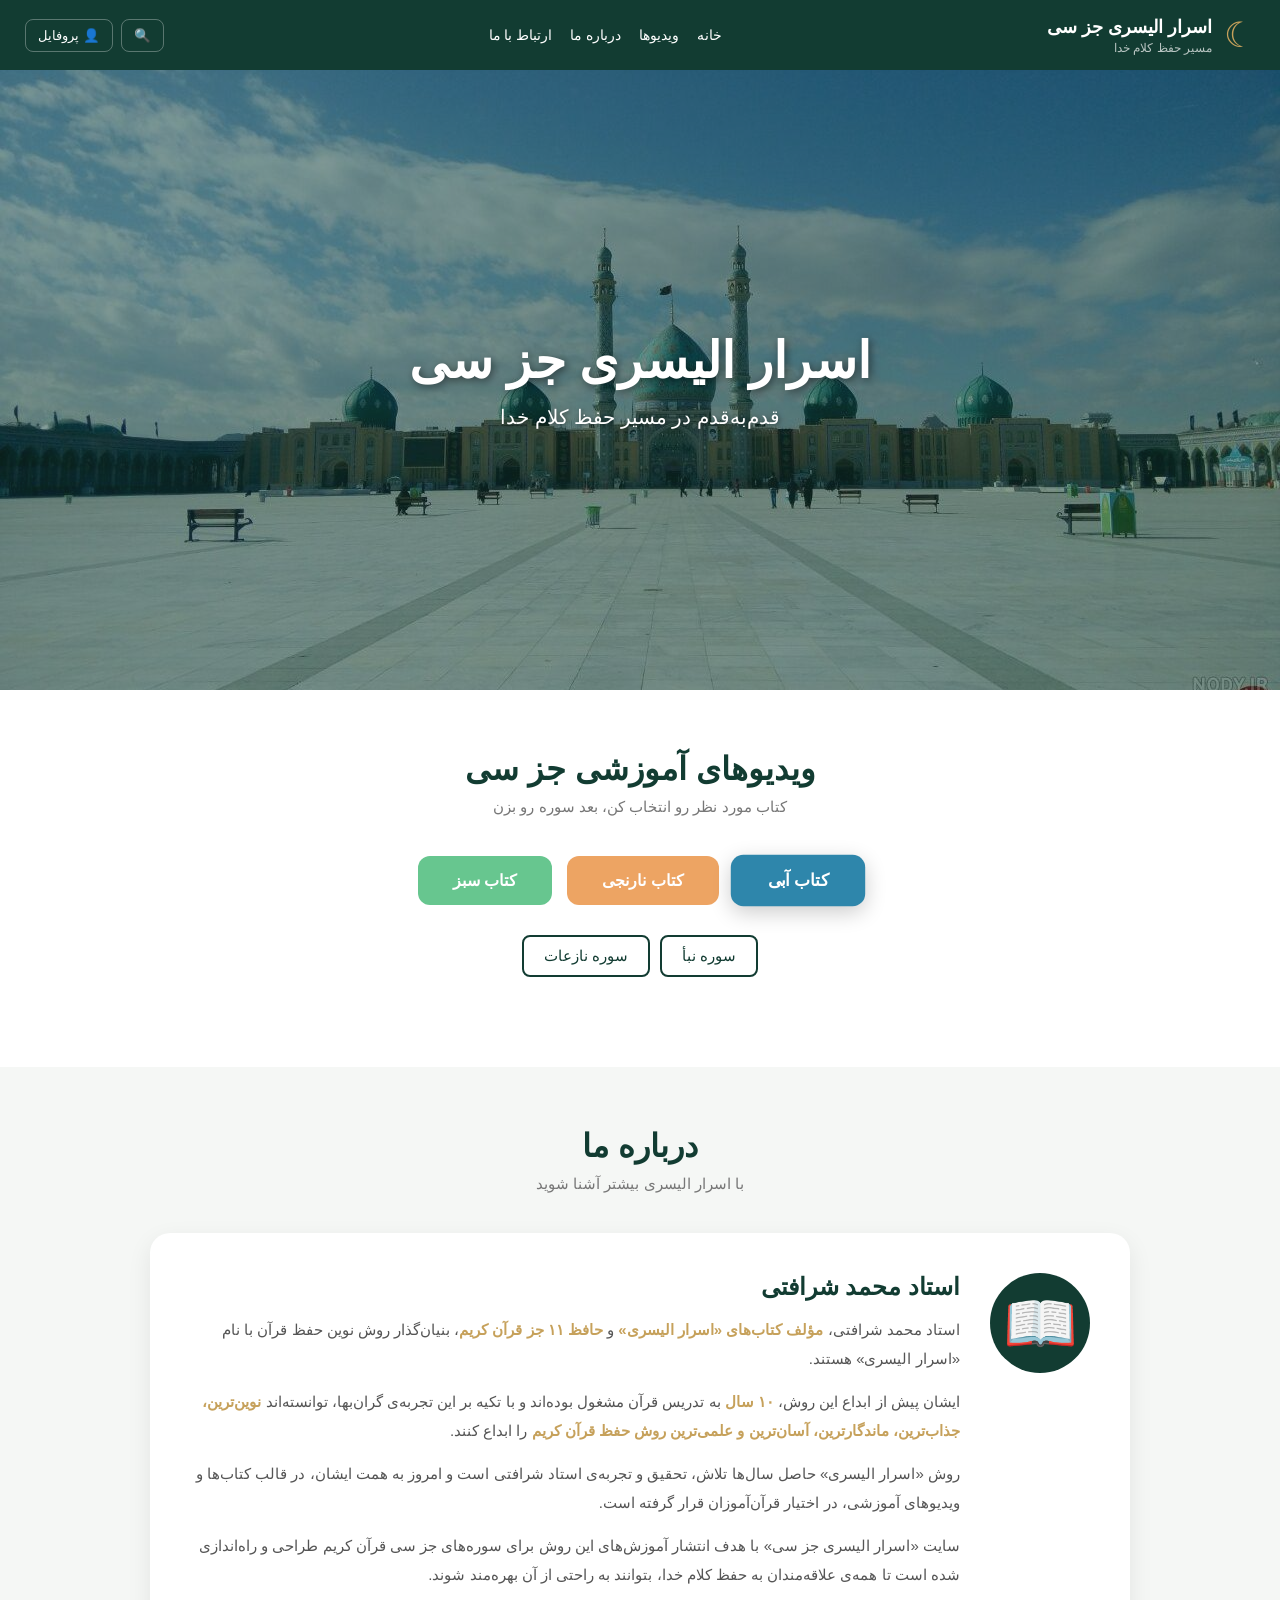
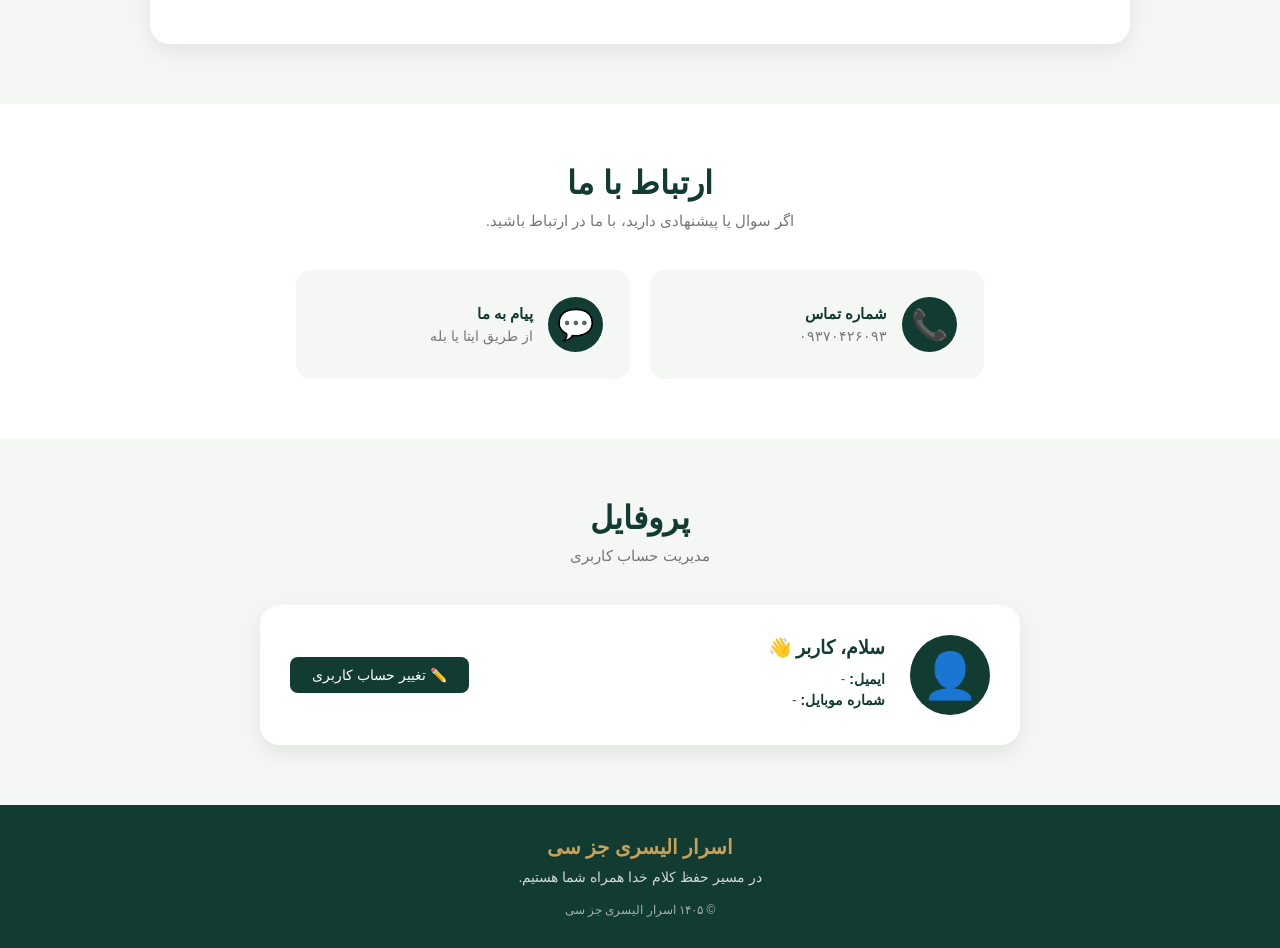
==== home.html @ a7c940b7 "Add files via upload" ====
<!DOCTYPE html>
<html lang="fa" dir="rtl">

<head>
    <meta charset="UTF-8">
    <meta name="viewport" content="width=device-width, initial-scale=1.0">

    <title>اسرار الیسری جز سی</title>

    <link rel="stylesheet" href="style.css">
</head>

<body>

    <!-- =========================
         هدر سایت
    ========================== -->

    <header class="main-header">

        <div class="logo">
            <span>☾</span>
            <div>
                <strong id="siteName">اسرار الیسری جز سی</strong>
                <small>مسیر حفظ کلام خدا</small>
            </div>
        </div>

        <nav class="main-nav">
            <a href="#home">خانه</a>
            <a href="#videos">ویدیوها</a>
            <a href="#about">درباره ما</a>
            <a href="#contact">ارتباط با ما</a>
        </nav>

        <div class="header-actions">
            <button class="search-btn">🔍</button>
            <button class="profile-btn" id="profileBtn">👤 پروفایل</button>
        </div>

    </header>


    <!-- =========================
         صفحه اصلی
    ========================== -->

    <main id="home">

        <!-- عکس اصلی جمکران -->
        <section class="hero">
            <div class="hero-overlay">
                <div class="hero-content">
                    <h1 id="siteNameHero">اسرار الیسری جز سی</h1>
                    <p>قدم‌به‌قدم در مسیر حفظ کلام خدا</p>
                </div>
            </div>
        </section>


        <!-- =========================
             ویدیوها (کتاب‌محور)
        ========================== -->

        <section class="videos-section" id="videos">
            <div class="section-title">
                <h2>ویدیوهای آموزشی جز سی</h2>
                <p>کتاب مورد نظر رو انتخاب کن، بعد سوره رو بزن</p>
            </div>

            <div id="booksNav" class="books-nav"></div>
            <div id="surahList" class="surah-list"></div>
            <div id="surahVideos" class="surah-videos"></div>

        </section>


        <!-- =========================
             درباره ما
        ========================== -->

        <section class="about-section" id="about">
            <div class="section-title">
                <h2>درباره ما</h2>
                <p>با اسرار الیسری بیشتر آشنا شوید</p>
            </div>

            <div class="about-card">

                <div class="about-icon">📖</div>

                <div class="about-content">
                    <h3>استاد محمد شرافتی</h3>

                    <p>
                        استاد محمد شرافتی، <strong>مؤلف کتاب‌های «اسرار الیسری»</strong> و
                        <strong>حافظ ۱۱ جز قرآن کریم</strong>، بنیان‌گذار روش نوین حفظ قرآن
                        با نام «اسرار الیسری» هستند.
                    </p>

                    <p>
                        ایشان پیش از ابداع این روش، <strong>۱۰ سال</strong> به تدریس قرآن
                        مشغول بوده‌اند و با تکیه بر این تجربه‌ی گران‌بها، توانسته‌اند
                        <strong>نوین‌ترین، جذاب‌ترین، ماندگارترین، آسان‌ترین و علمی‌ترین
                        روش حفظ قرآن کریم</strong> را ابداع کنند.
                    </p>

                    <p>
                        روش «اسرار الیسری» حاصل سال‌ها تلاش، تحقیق و تجربه‌ی استاد شرافتی
                        است و امروز به همت ایشان، در قالب کتاب‌ها و ویدیوهای آموزشی،
                        در اختیار قرآن‌آموزان قرار گرفته است.
                    </p>

                    <p>
                        سایت «اسرار الیسری جز سی» با هدف انتشار آموزش‌های این روش
                        برای سوره‌های جز سی قرآن کریم طراحی و راه‌اندازی شده است
                        تا همه‌ی علاقه‌مندان به حفظ کلام خدا، بتوانند به راحتی از آن بهره‌مند شوند.
                    </p>
                </div>

            </div>
        </section>


        <!-- =========================
             ارتباط با ما
        ========================== -->

        <section class="contact-section" id="contact">
            <div class="section-title">
                <h2>ارتباط با ما</h2>
                <p>اگر سوال یا پیشنهادی دارید، با ما در ارتباط باشید.</p>
            </div>

            <div class="contact-card">

                <a href="tel:09370426093" class="contact-item">
                    <div class="contact-icon">📞</div>
                    <div>
                        <strong>شماره تماس</strong>
                        <p>۰۹۳۷۰۴۲۶۰۹۳</p>
                    </div>
                </a>

                <div class="contact-item">
                    <div class="contact-icon">💬</div>
                    <div>
                        <strong>پیام به ما</strong>
                        <p>از طریق ایتا یا بله</p>
                    </div>
                </div>

            </div>
        </section>


        <!-- =========================
             پروفایل
        ========================== -->

        <section class="profile-section" id="profile">
            <div class="section-title">
                <h2>پروفایل</h2>
                <p>مدیریت حساب کاربری</p>
            </div>

            <!-- نمایش اطلاعات کاربر -->
            <div class="profile-card" id="profileView">

                <div class="profile-icon">👤</div>

                <div class="profile-info">
                    <h3 id="profileName">حساب کاربری من</h3>
                    <p><strong>ایمیل:</strong> <span id="profileEmail">-</span></p>
                    <p><strong>شماره موبایل:</strong> <span id="profilePhone">-</span></p>
                </div>

                <button id="editProfileBtn" class="profile-btn-action">
                    ✏️ تغییر حساب کاربری
                </button>

            </div>


            <!-- فرم ویرایش اطلاعات -->
            <div class="profile-card hidden" id="profileEditForm">

                <h3>✏️ ویرایش اطلاعات</h3>

                <label for="editName">نام و نام خانوادگی</label>
                <input type="text" id="editName" placeholder="نام و نام خانوادگی">

                <label for="editEmail">ایمیل</label>
                <input type="email" id="editEmail" placeholder="ایمیل">

                <label for="editPhone">شماره موبایل</label>
                <input type="tel" id="editPhone" placeholder="09xxxxxxxxx">

                <label for="editBirthday">تاریخ تولد (اختیاری)</label>
                <input type="text" id="editBirthday" placeholder="مثلاً ۱۳۹۲/۰۵/۱۵">

                <div class="profile-actions">
                    <button id="saveProfileBtn" class="save-btn">💾 ذخیره تغییرات</button>
                    <button id="cancelEditBtn" class="cancel-btn">↩️ برگشت</button>
                </div>

            </div>

        </section>

    </main>


    <!-- =========================
         فوتر
    ========================== -->

    <footer class="site-footer">
        <strong id="siteNameFooter">اسرار الیسری جز سی</strong>
        <p>در مسیر حفظ کلام خدا همراه شما هستیم.</p>
        <small id="siteFooter">© ۱۴۰۵ اسرار الیسری جز سی</small>
    </footer>


    <!-- =========================
         مودال ویدیو (آپارات)
    ========================== -->

    <div id="videoModal" class="video-modal">
        <div class="video-modal-content">
            <span class="video-close" id="videoClose">✕</span>
        </div>
    </div>


    <!-- =========================
         JavaScript
    ========================== -->

    <script src="config.js"></script>
    <script src="script.js"></script>

    <script>
    window.addEventListener("load", function() {
        setTimeout(function() {
            console.log("=== تست localStorage ===");
            console.log("userName:", localStorage.getItem("userName"));
            console.log("userEmail:", localStorage.getItem("userEmail"));
            console.log("userPhone:", localStorage.getItem("userPhone"));
            console.log("=== تست عناصر HTML ===");
            console.log("profileName:", document.getElementById("profileName"));
            console.log("profileEmail:", document.getElementById("profileEmail"));
            console.log("profilePhone:", document.getElementById("profilePhone"));
        }, 1000);
    });
</script>

</body>

</html>
---- style.css ----
body {
    margin: 0;
    font-family: Arial, sans-serif;
    direction: rtl;
    background: #f5f7f5;
}

/* =========================
   فرم ورود و ثبت‌نام
========================= */

.auth-container {
    max-width: 500px;
    margin: 40px auto;
    padding: 20px;
}

.auth-logo {
    text-align: center;
    margin-bottom: 30px;
}

.logo-symbol {
    font-size: 50px;
    color: #c6a15b;
    margin-bottom: 10px;
}

.auth-logo h1 {
    color: #123c32;
    margin: 10px 0;
    font-size: 28px;
}

.auth-logo p {
    color: #777;
    margin: 0;
}

.auth-card {
    background: white;
    border-radius: 18px;
    padding: 30px;
    box-shadow: 0 10px 30px rgba(0,0,0,0.06);
}

.auth-tabs {
    display: flex;
    background: #e7ece9;
    padding: 5px;
    border-radius: 12px;
    margin-bottom: 25px;
}

.auth-tab {
    flex: 1;
    padding: 12px;
    border: none;
    border-radius: 9px;
    background: transparent;
    cursor: pointer;
    font-size: 15px;
    font-family: inherit;
    transition: 0.3s;
}

.auth-tab.active {
    background: white;
    color: #123c32;
    font-weight: bold;
    box-shadow: 0 2px 8px rgba(0,0,0,0.08);
}

.auth-card form h2 {
    color: #123c32;
    margin-top: 0;
    margin-bottom: 8px;
}

.form-description {
    color: #777;
    font-size: 13px;
    margin-bottom: 20px;
}

.auth-card label {
    display: block;
    margin-bottom: 7px;
    font-size: 13px;
    color: #333;
    margin-top: 15px;
}

.auth-card input[type="text"],
.auth-card input[type="email"],
.auth-card input[type="tel"],
.auth-card input[type="password"] {
    width: 100%;
    height: 48px;
    box-sizing: border-box;
    padding: 10px 14px;
    border: 1px solid #ddd;
    border-radius: 9px;
    outline: none;
    font-family: inherit;
    font-size: 14px;
}

.auth-card input:focus {
    border-color: #1d604e;
}

.auth-button {
    width: 100%;
    height: 50px;
    border: none;
    border-radius: 10px;
    background: #123c32;
    color: white;
    cursor: pointer;
    font-size: 15px;
    font-family: inherit;
    margin-top: 25px;
    transition: 0.3s;
}

.auth-button:hover {
    background: #1d604e;
}

.switch-text {
    text-align: center;
    margin-top: 20px;
    font-size: 14px;
    color: #777;
}

.switch-text button {
    border: none;
    background: none;
    color: #1d604e;
    font-weight: bold;
    cursor: pointer;
    font-family: inherit;
    font-size: 14px;
}

.terms {
    display: flex;
    align-items: center;
    gap: 8px;
    margin-top: 15px;
    font-size: 13px;
    cursor: pointer;
}

.terms input {
    width: auto;
}

.auth-footer {
    text-align: center;
    color: #999;
    font-size: 12px;
    margin-top: 25px;
}

.hidden {
    display: none;
}

/* =========================
   هدر و منو
========================= */

.main-header {
    display: flex;
    align-items: center;
    justify-content: space-between;
    padding: 15px 25px;
    background: #123c32;
    color: white;
    position: sticky;
    top: 0;
    z-index: 1000;
}

.logo {
    display: flex;
    align-items: center;
    gap: 12px;
}

.logo > span {
    font-size: 35px;
    color: #c6a15b;
}

.logo strong {
    display: block;
    font-size: 18px;
}

.logo small {
    display: block;
    margin-top: 3px;
    opacity: 0.7;
    font-size: 12px;
}

.main-nav {
    display: flex;
    gap: 18px;
    flex-wrap: wrap;
    justify-content: center;
}

.main-nav a {
    color: white;
    text-decoration: none;
    font-size: 14px;
    transition: 0.3s;
}

.main-nav a:hover {
    color: #c6a15b;
}

.header-actions {
    display: flex;
    gap: 8px;
}

.search-btn,
.profile-btn {
    background: transparent;
    color: white;
    border: 1px solid rgba(255,255,255,0.3);
    border-radius: 8px;
    padding: 8px 12px;
    cursor: pointer;
    font-family: inherit;
    transition: 0.3s;
}

.search-btn:hover,
.profile-btn:hover {
    background: rgba(255,255,255,0.1);
}

/* =========================
   عکس اصلی (جمکران)
========================= */

.hero {
    min-height: 620px;
    background-image: url("jamkaran.png");
    background-size: cover;
    background-position: center;
    background-repeat: no-repeat;
    position: relative;
}

.hero-overlay {
    background: rgba(18, 60, 50, 0.5);
    min-height: 620px;
    display: flex;
    align-items: center;
    justify-content: center;
}

.hero-content {
    text-align: center;
    color: white;
    padding: 20px;
}

.hero-content h1 {
    font-size: 50px;
    margin: 0 0 15px;
    text-shadow: 2px 2px 8px rgba(0,0,0,0.5);
}

.hero-content p {
    font-size: 20px;
    margin: 0;
    text-shadow: 1px 1px 5px rgba(0,0,0,0.5);
}

/* =========================
   عنوان بخش‌ها
========================= */

.section-title {
    text-align: center;
    margin-bottom: 40px;
    padding: 0 20px;
}

.section-title h2 {
    color: #123c32;
    font-size: 32px;
    margin: 0 0 10px;
}

.section-title p {
    color: #777;
    margin: 0;
    font-size: 15px;
}

/* =========================
   کارت‌ها
========================= */

.cards-container {
    display: flex;
    gap: 25px;
    justify-content: center;
    flex-wrap: wrap;
    max-width: 1200px;
    margin: auto;
    padding: 0 20px;
}

.course-card,
.video-card,
.store-card {
    background: white;
    border-radius: 18px;
    padding: 25px;
    width: 280px;
    text-align: center;
    box-shadow: 0 8px 20px rgba(0,0,0,0.06);
    transition: 0.3s;
}

.course-card:hover,
.video-card:hover,
.store-card:hover {
    transform: translateY(-5px);
    box-shadow: 0 12px 30px rgba(0,0,0,0.1);
}

.card-icon {
    font-size: 45px;
    margin-bottom: 15px;
}

.course-card h3,
.video-card h3,
.store-card h3 {
    color: #123c32;
    margin: 10px 0;
    font-size: 18px;
}

.course-card p,
.video-card p,
.store-card p {
    color: #777;
    font-size: 14px;
    line-height: 1.7;
    margin-bottom: 20px;
}

.course-card button,
.video-card button,
.store-card button {
    background: #123c32;
    color: white;
    border: none;
    border-radius: 8px;
    padding: 10px 22px;
    cursor: pointer;
    font-family: inherit;
    font-size: 14px;
    transition: 0.3s;
}

.course-card button:hover,
.video-card button:hover,
.store-card button:hover {
    background: #1d604e;
}

/* =========================
   ویدیوها (کتاب‌محور)
========================= */

.videos-section {
    padding: 60px 20px;
    background: white;
}

.video-placeholder {
    background: linear-gradient(135deg, #123c32, #1d604e);
    color: white;
    font-size: 40px;
    height: 120px;
    display: flex;
    align-items: center;
    justify-content: center;
    border-radius: 12px;
    margin-bottom: 15px;
}

/* دکمه‌های کتاب */
.books-nav {
    display: flex;
    gap: 15px;
    justify-content: center;
    flex-wrap: wrap;
    margin-bottom: 30px;
    padding: 0 20px;
}

.book-btn {
    border: none;
    border-radius: 12px;
    padding: 15px 35px;
    cursor: pointer;
    font-size: 16px;
    font-weight: bold;
    font-family: inherit;
    transition: 0.3s;
    opacity: 0.7;
}

.book-btn:hover {
    opacity: 1;
    transform: translateY(-2px);
}

.book-btn.active {
    opacity: 1;
    box-shadow: 0 6px 20px rgba(0,0,0,0.2);
    transform: scale(1.05);
}

/* لیست سوره‌ها */
.surah-list {
    display: flex;
    flex-wrap: wrap;
    gap: 10px;
    justify-content: center;
    margin-bottom: 30px;
    padding: 0 20px;
}

.surah-btn {
    background: white;
    color: #123c32;
    border: 2px solid #123c32;
    border-radius: 8px;
    padding: 10px 20px;
    cursor: pointer;
    font-size: 15px;
    font-family: inherit;
    transition: 0.3s;
}

.surah-btn:hover {
    background: #123c32;
    color: white;
}

/* بخش‌های سوره */
.parts-nav {
    display: flex;
    gap: 10px;
    justify-content: center;
    margin-bottom: 20px;
    flex-wrap: wrap;
}

.part-btn {
    background: #e8ece9;
    color: #123c32;
    border: none;
    border-radius: 8px;
    padding: 8px 20px;
    cursor: pointer;
    font-size: 14px;
    font-family: inherit;
    transition: 0.3s;
}

.part-btn:hover {
    background: #d0d8d3;
}

.part-btn.active {
    background: #123c32;
    color: white;
}

.surah-videos {
    padding: 0 20px;
}

/* =========================
   درباره ما
========================= */

.about-section {
    padding: 60px 20px;
    background: #f5f7f5;
}

.about-card {
    max-width: 900px;
    margin: auto;
    background: white;
    border-radius: 20px;
    padding: 40px;
    box-shadow: 0 8px 25px rgba(0,0,0,0.08);
    display: flex;
    gap: 30px;
    align-items: flex-start;
}

.about-icon {
    font-size: 60px;
    background: #123c32;
    color: #c6a15b;
    border-radius: 50%;
    width: 100px;
    height: 100px;
    display: flex;
    align-items: center;
    justify-content: center;
    flex-shrink: 0;
}

.about-content h3 {
    color: #123c32;
    font-size: 24px;
    margin-top: 0;
    margin-bottom: 15px;
}

.about-content p {
    color: #555;
    line-height: 1.9;
    margin-bottom: 15px;
    font-size: 15px;
}

.about-content strong {
    color: #c6a15b;
}

/* =========================
   ارتباط با ما
========================= */

.contact-section {
    padding: 60px 20px;
    background: white;
}

.contact-card {
    max-width: 900px;
    margin: auto;
    display: flex;
    gap: 20px;
    flex-wrap: wrap;
    justify-content: center;
}

.contact-item {
    flex: 1;
    min-width: 220px;
    max-width: 280px;
    background: #f5f7f5;
    border-radius: 15px;
    padding: 25px;
    display: flex;
    gap: 15px;
    align-items: center;
    text-decoration: none;
    color: inherit;
    transition: 0.3s;
    border: 2px solid transparent;
}

.contact-item:hover {
    border-color: #123c32;
    transform: translateY(-3px);
    box-shadow: 0 8px 20px rgba(0,0,0,0.08);
}

.contact-icon {
    font-size: 30px;
    background: #123c32;
    color: white;
    border-radius: 50%;
    width: 55px;
    height: 55px;
    display: flex;
    align-items: center;
    justify-content: center;
    flex-shrink: 0;
}

.contact-item strong {
    color: #123c32;
    display: block;
    margin-bottom: 5px;
    font-size: 15px;
}

.contact-item p {
    color: #777;
    margin: 0;
    font-size: 14px;
}

/* =========================
   پروفایل
========================= */

.profile-section {
    padding: 60px 20px;
    background: #f5f7f5;
}

.profile-card {
    max-width: 700px;
    margin: auto;
    background: white;
    border-radius: 20px;
    padding: 30px;
    box-shadow: 0 8px 25px rgba(0,0,0,0.08);
    display: flex;
    gap: 25px;
    align-items: center;
    flex-wrap: wrap;
}

.profile-icon {
    font-size: 45px;
    background: #123c32;
    color: white;
    border-radius: 50%;
    width: 80px;
    height: 80px;
    display: flex;
    align-items: center;
    justify-content: center;
    flex-shrink: 0;
}

.profile-info {
    flex: 1;
    min-width: 200px;
}

.profile-info h3 {
    color: #123c32;
    margin: 0 0 12px;
}

.profile-info p {
    color: #555;
    margin: 5px 0;
    font-size: 14px;
}

.profile-info strong {
    color: #123c32;
}

.profile-btn-action {
    background: #123c32;
    color: white;
    border: none;
    border-radius: 8px;
    padding: 10px 22px;
    cursor: pointer;
    font-family: inherit;
    font-size: 14px;
    transition: 0.3s;
}

.profile-btn-action:hover {
    background: #1d604e;
}

/* فرم ویرایش */
#profileEditForm {
    flex-direction: column;
    align-items: stretch;
    display: flex;
}

#profileEditForm.hidden {
    display: none;
}

#profileEditForm h3 {
    color: #123c32;
    margin-top: 0;
    text-align: center;
}

#profileEditForm label {
    display: block;
    margin-bottom: 6px;
    margin-top: 12px;
    font-size: 13px;
    color: #333;
}

#profileEditForm input {
    width: 100%;
    height: 45px;
    box-sizing: border-box;
    padding: 10px 14px;
    border: 1px solid #ddd;
    border-radius: 9px;
    outline: none;
    font-family: inherit;
    font-size: 14px;
}

#profileEditForm input:focus {
    border-color: #1d604e;
}

.profile-actions {
    display: flex;
    gap: 12px;
    margin-top: 25px;
    flex-wrap: wrap;
}

.save-btn {
    flex: 1;
    background: #123c32;
    color: white;
    border: none;
    border-radius: 8px;
    padding: 12px 20px;
    cursor: pointer;
    font-family: inherit;
    font-size: 14px;
    transition: 0.3s;
}

.save-btn:hover {
    background: #1d604e;
}

.cancel-btn {
    flex: 1;
    background: #e74c3c;
    color: white;
    border: none;
    border-radius: 8px;
    padding: 12px 20px;
    cursor: pointer;
    font-family: inherit;
    font-size: 14px;
    transition: 0.3s;
}

.cancel-btn:hover {
    background: #c0392b;
}

/* =========================
   فوتر
========================= */

.site-footer {
    background: #123c32;
    color: white;
    text-align: center;
    padding: 30px 20px;
}

.site-footer strong {
    font-size: 20px;
    display: block;
    margin-bottom: 10px;
    color: #c6a15b;
}

.site-footer p {
    margin: 0 0 15px;
    opacity: 0.8;
    font-size: 14px;
}

.site-footer small {
    opacity: 0.6;
    font-size: 12px;
}

/* =========================
   مودال ویدیو
========================= */

.video-modal {
    display: none;
    position: fixed;
    top: 0;
    left: 0;
    width: 100%;
    height: 100%;
    background: rgba(0, 0, 0, 0.85);
    z-index: 9999;
    align-items: center;
    justify-content: center;
}

.video-modal-content {
    position: relative;
    width: 90%;
    max-width: 800px;
    background: #000;
    border-radius: 12px;
    padding: 10px;
}

.video-close {
    position: absolute;
    top: -40px;
    left: 0;
    color: white;
    font-size: 24px;
    cursor: pointer;
    background: rgba(0, 0, 0, 0.5);
    padding: 5px 12px;
    border-radius: 8px;
}

/* =========================
   موبایل
========================= */

@media (max-width: 700px) {

    .main-header {
        padding: 12px 15px;
        flex-direction: column;
        gap: 12px;
    }

    .main-nav {
        gap: 10px;
    }

    .main-nav a {
        font-size: 13px;
    }

    .hero {
        min-height: 400px;
    }

    .hero-overlay {
        min-height: 400px;
    }

    .hero-content h1 {
        font-size: 30px;
    }

    .hero-content p {
        font-size: 15px;
    }

    .section-title h2 {
        font-size: 24px;
    }

    .about-card {
        flex-direction: column;
        align-items: center;
        text-align: center;
        padding: 25px;
    }

    .contact-item {
        max-width: 100%;
    }

    .profile-card {
        flex-direction: column;
        text-align: center;
    }

    .profile-btn-action {
        width: 100%;
    }

    .profile-actions {
        flex-direction: column;
    }

    .course-card,
    .video-card,
    .store-card {
        width: 100%;
        max-width: 320px;
    }

    .book-btn {
        padding: 12px 22px;
        font-size: 14px;
    }

    .surah-btn {
        padding: 8px 14px;
        font-size: 13px;
    }
}
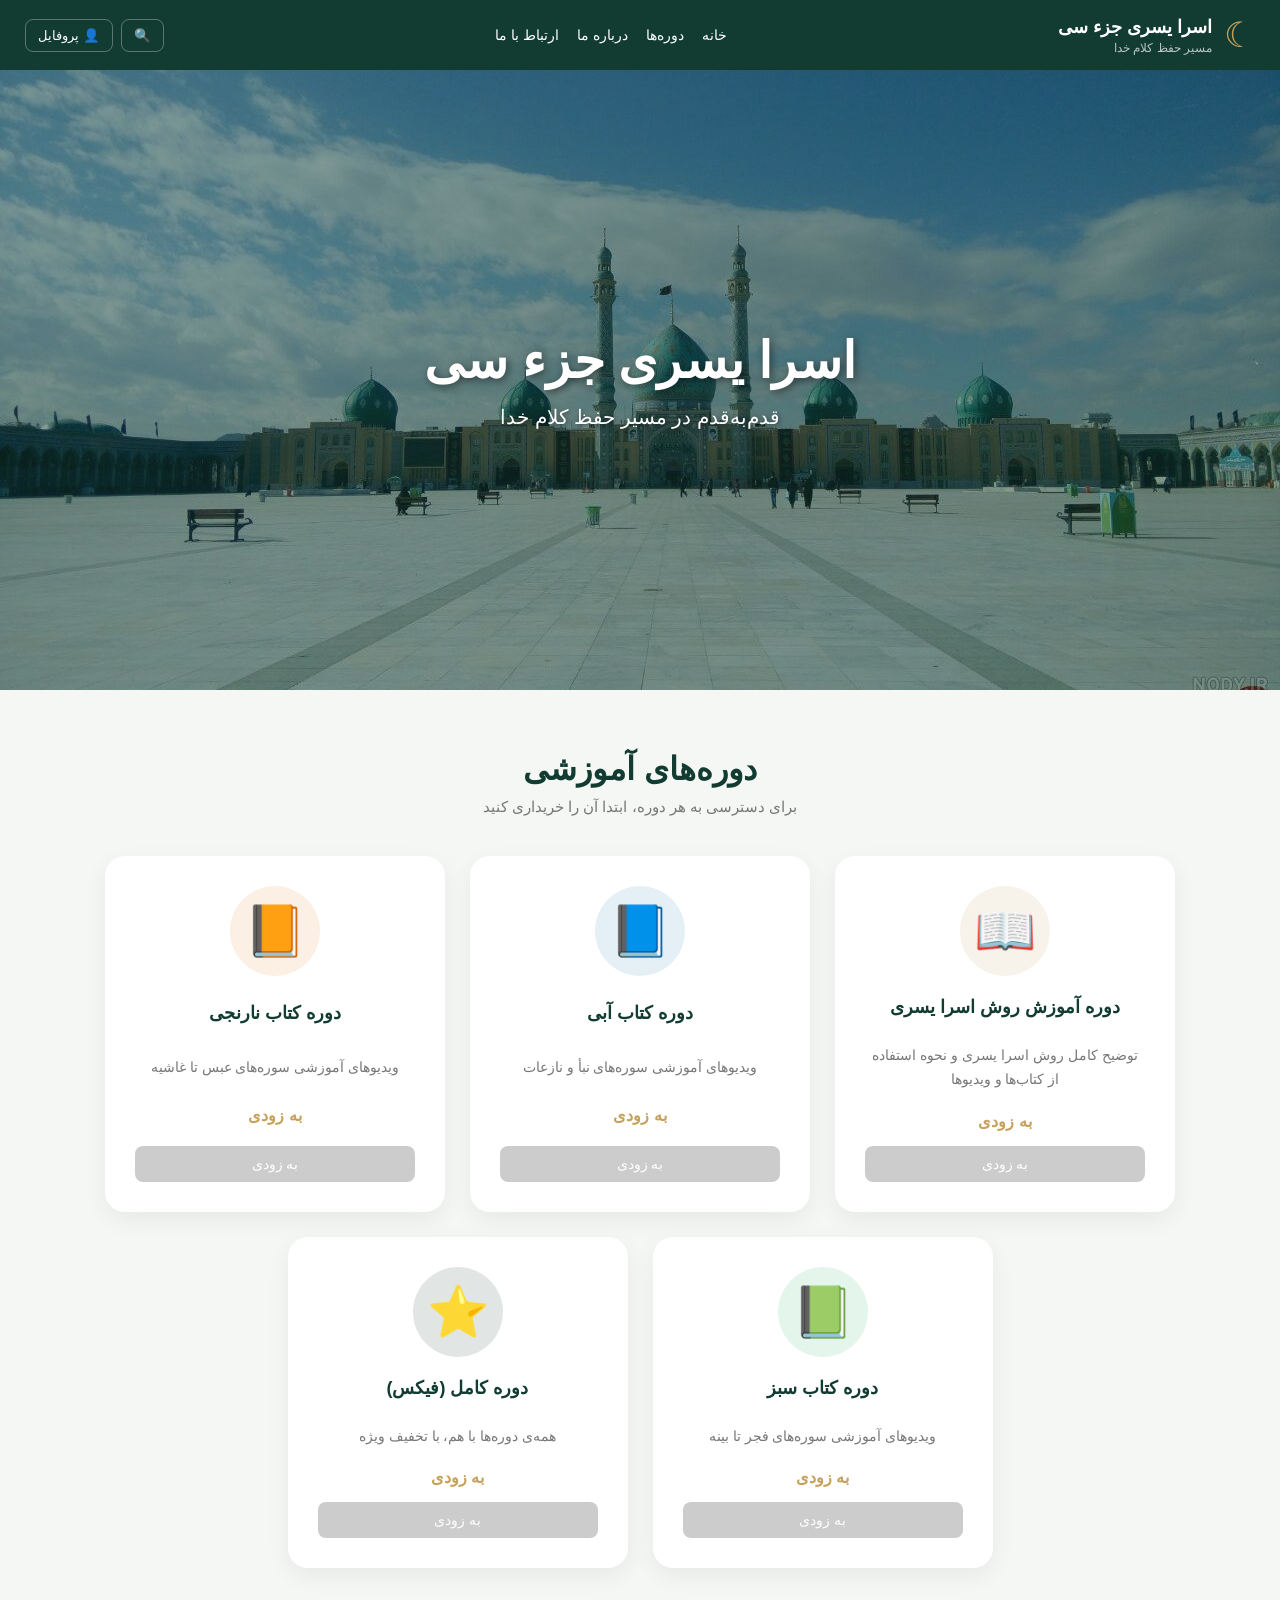
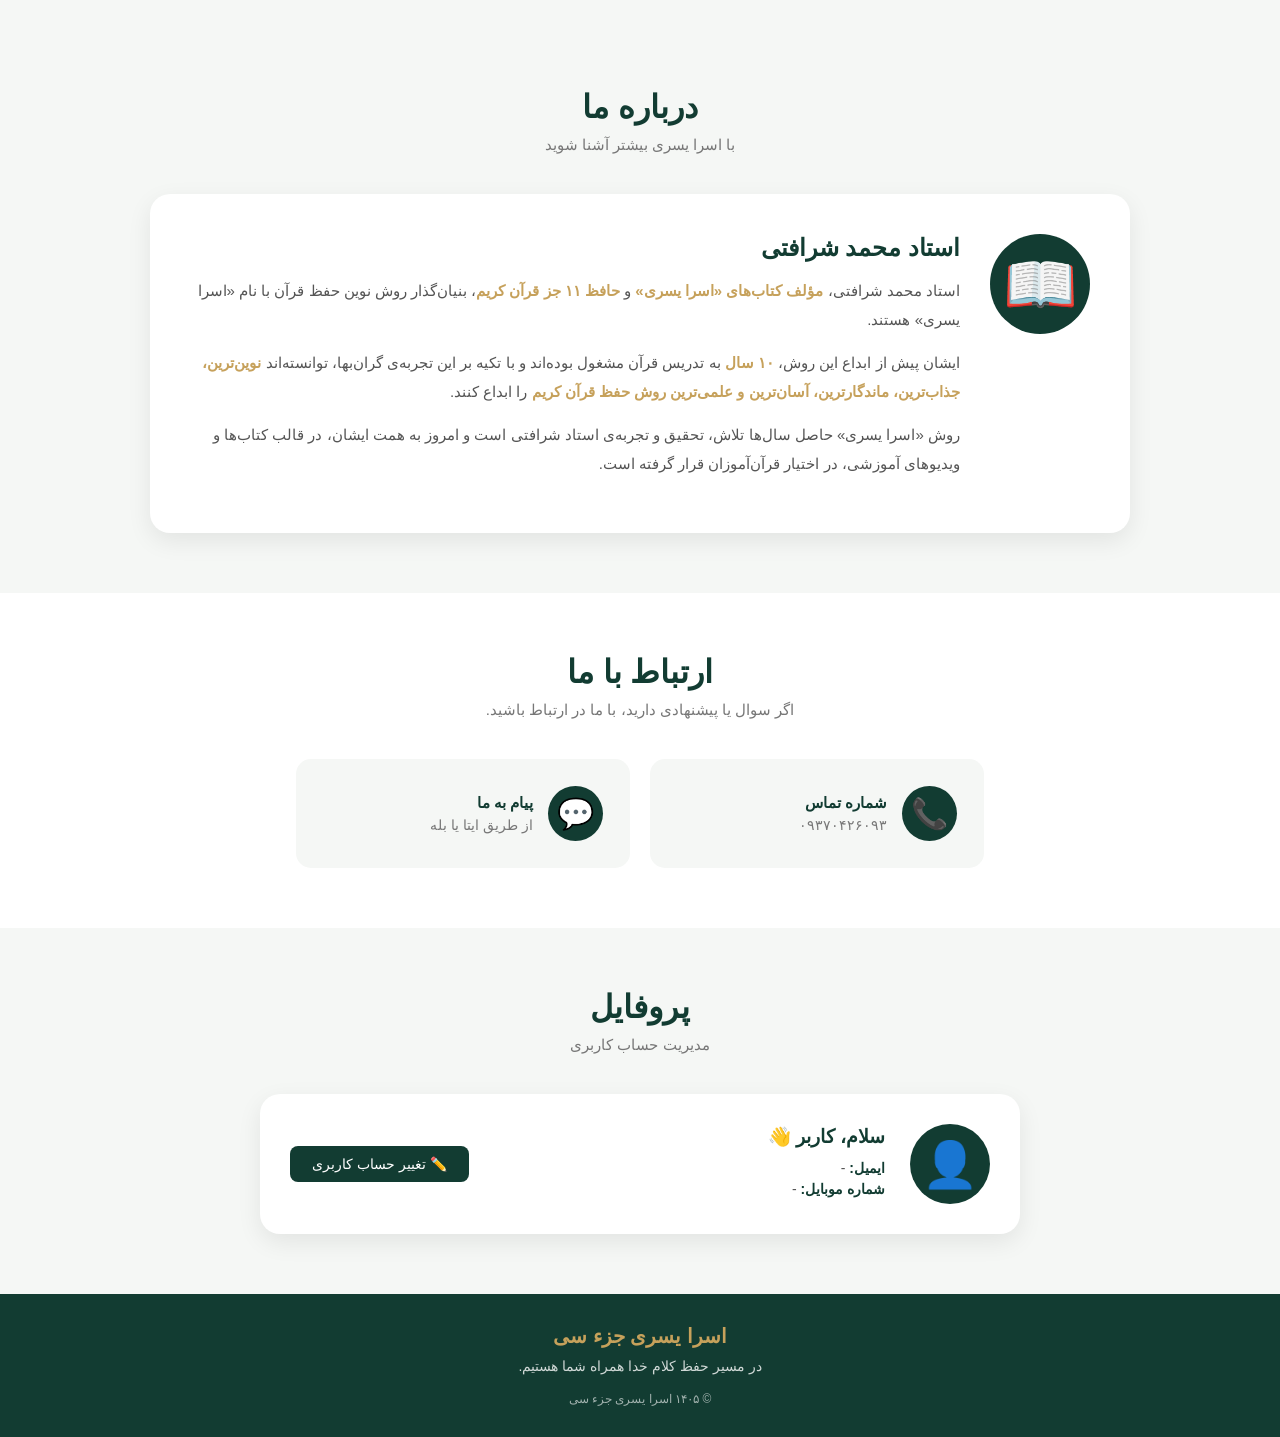
==== commit daa391fa: "Add files via upload" ====
--- a/home.html
+++ b/home.html
@@ -6,7 +6,7 @@
     <meta charset="UTF-8">
     <meta name="viewport" content="width=device-width, initial-scale=1.0">
 
-    <title>اسرار الیسری جز سی</title>
+    <title>اسرا یسری جزء سی</title>
 
     <link rel="stylesheet" href="style.css">
 </head>
@@ -22,14 +22,14 @@
         <div class="logo">
             <span>☾</span>
             <div>
-                <strong id="siteName">اسرار الیسری جز سی</strong>
+                <strong id="siteName">اسرا یسری جزء سی</strong>
                 <small>مسیر حفظ کلام خدا</small>
             </div>
         </div>
 
         <nav class="main-nav">
             <a href="#home">خانه</a>
-            <a href="#videos">ویدیوها</a>
+            <a href="#courses">دوره‌ها</a>
             <a href="#about">درباره ما</a>
             <a href="#contact">ارتباط با ما</a>
         </nav>
@@ -52,7 +52,7 @@
         <section class="hero">
             <div class="hero-overlay">
                 <div class="hero-content">
-                    <h1 id="siteNameHero">اسرار الیسری جز سی</h1>
+                    <h1 id="siteNameHero">اسرا یسری جزء سی</h1>
                     <p>قدم‌به‌قدم در مسیر حفظ کلام خدا</p>
                 </div>
             </div>
@@ -60,18 +60,18 @@
 
 
         <!-- =========================
-             ویدیوها (کتاب‌محور)
-        ========================== -->
-
-        <section class="videos-section" id="videos">
-            <div class="section-title">
-                <h2>ویدیوهای آموزشی جز سی</h2>
-                <p>کتاب مورد نظر رو انتخاب کن، بعد سوره رو بزن</p>
-            </div>
-
-            <div id="booksNav" class="books-nav"></div>
-            <div id="surahList" class="surah-list"></div>
-            <div id="surahVideos" class="surah-videos"></div>
+             دوره‌ها
+        ========================== -->
+
+        <section class="courses-section" id="courses">
+            <div class="section-title">
+                <h2>دوره‌های آموزشی</h2>
+                <p>برای دسترسی به هر دوره، ابتدا آن را خریداری کنید</p>
+            </div>
+
+            <div id="coursesContainer" class="courses-container">
+                <!-- با JS پر میشه -->
+            </div>
 
         </section>
 
@@ -83,7 +83,7 @@
         <section class="about-section" id="about">
             <div class="section-title">
                 <h2>درباره ما</h2>
-                <p>با اسرار الیسری بیشتر آشنا شوید</p>
+                <p>با اسرا یسری بیشتر آشنا شوید</p>
             </div>
 
             <div class="about-card">
@@ -94,9 +94,9 @@
                     <h3>استاد محمد شرافتی</h3>
 
                     <p>
-                        استاد محمد شرافتی، <strong>مؤلف کتاب‌های «اسرار الیسری»</strong> و
+                        استاد محمد شرافتی، <strong>مؤلف کتاب‌های «اسرا یسری»</strong> و
                         <strong>حافظ ۱۱ جز قرآن کریم</strong>، بنیان‌گذار روش نوین حفظ قرآن
-                        با نام «اسرار الیسری» هستند.
+                        با نام «اسرا یسری» هستند.
                     </p>
 
                     <p>
@@ -107,15 +107,9 @@
                     </p>
 
                     <p>
-                        روش «اسرار الیسری» حاصل سال‌ها تلاش، تحقیق و تجربه‌ی استاد شرافتی
+                        روش «اسرا یسری» حاصل سال‌ها تلاش، تحقیق و تجربه‌ی استاد شرافتی
                         است و امروز به همت ایشان، در قالب کتاب‌ها و ویدیوهای آموزشی،
                         در اختیار قرآن‌آموزان قرار گرفته است.
-                    </p>
-
-                    <p>
-                        سایت «اسرار الیسری جز سی» با هدف انتشار آموزش‌های این روش
-                        برای سوره‌های جز سی قرآن کریم طراحی و راه‌اندازی شده است
-                        تا همه‌ی علاقه‌مندان به حفظ کلام خدا، بتوانند به راحتی از آن بهره‌مند شوند.
                     </p>
                 </div>
 
@@ -217,21 +211,10 @@
     ========================== -->
 
     <footer class="site-footer">
-        <strong id="siteNameFooter">اسرار الیسری جز سی</strong>
+        <strong id="siteNameFooter">اسرا یسری جزء سی</strong>
         <p>در مسیر حفظ کلام خدا همراه شما هستیم.</p>
-        <small id="siteFooter">© ۱۴۰۵ اسرار الیسری جز سی</small>
+        <small id="siteFooter">© ۱۴۰۵ اسرا یسری جزء سی</small>
     </footer>
-
-
-    <!-- =========================
-         مودال ویدیو (آپارات)
-    ========================== -->
-
-    <div id="videoModal" class="video-modal">
-        <div class="video-modal-content">
-            <span class="video-close" id="videoClose">✕</span>
-        </div>
-    </div>
 
 
     <!-- =========================
@@ -241,21 +224,6 @@
     <script src="config.js"></script>
     <script src="script.js"></script>
 
-    <script>
-    window.addEventListener("load", function() {
-        setTimeout(function() {
-            console.log("=== تست localStorage ===");
-            console.log("userName:", localStorage.getItem("userName"));
-            console.log("userEmail:", localStorage.getItem("userEmail"));
-            console.log("userPhone:", localStorage.getItem("userPhone"));
-            console.log("=== تست عناصر HTML ===");
-            console.log("profileName:", document.getElementById("profileName"));
-            console.log("profileEmail:", document.getElementById("profileEmail"));
-            console.log("profilePhone:", document.getElementById("profilePhone"));
-        }, 1000);
-    });
-</script>
-
 </body>
 
 </html>
--- a/style.css
+++ b/style.css
@@ -918,4 +918,92 @@
         padding: 8px 14px;
         font-size: 13px;
     }
+}
+/* =========================
+   دوره‌ها
+========================= */
+
+.courses-section {
+    padding: 60px 20px;
+    background: #f5f7f5;
+}
+
+.courses-container {
+    max-width: 1200px;
+    margin: auto;
+    display: flex;
+    flex-wrap: wrap;
+    gap: 25px;
+    justify-content: center;
+}
+
+.course-card {
+    background: white;
+    border-radius: 20px;
+    padding: 30px;
+    width: 280px;
+    text-align: center;
+    box-shadow: 0 8px 25px rgba(0,0,0,0.06);
+    transition: 0.3s;
+    display: flex;
+    flex-direction: column;
+    justify-content: space-between;
+}
+
+.course-card:hover {
+    transform: translateY(-5px);
+    box-shadow: 0 12px 30px rgba(0,0,0,0.1);
+}
+
+.course-icon {
+    font-size: 50px;
+    width: 90px;
+    height: 90px;
+    border-radius: 50%;
+    display: flex;
+    align-items: center;
+    justify-content: center;
+    margin: 0 auto 20px;
+}
+
+.course-card h3 {
+    color: #123c32;
+    font-size: 18px;
+    margin: 0 0 12px;
+}
+
+.course-card p {
+    color: #777;
+    font-size: 14px;
+    line-height: 1.7;
+    margin-bottom: 20px;
+}
+
+.course-price {
+    color: #C6A15B;
+    font-size: 16px;
+    font-weight: bold;
+    margin-bottom: 15px;
+}
+
+.course-btn {
+    background: #123c32;
+    color: white;
+    border: none;
+    border-radius: 10px;
+    padding: 12px 22px;
+    cursor: pointer;
+    font-family: inherit;
+    font-size: 14px;
+    transition: 0.3s;
+    width: 100%;
+}
+
+.course-btn:hover:not(:disabled) {
+    background: #1d604e;
+}
+
+.course-btn:disabled {
+    background: #ccc;
+    cursor: not-allowed;
 }
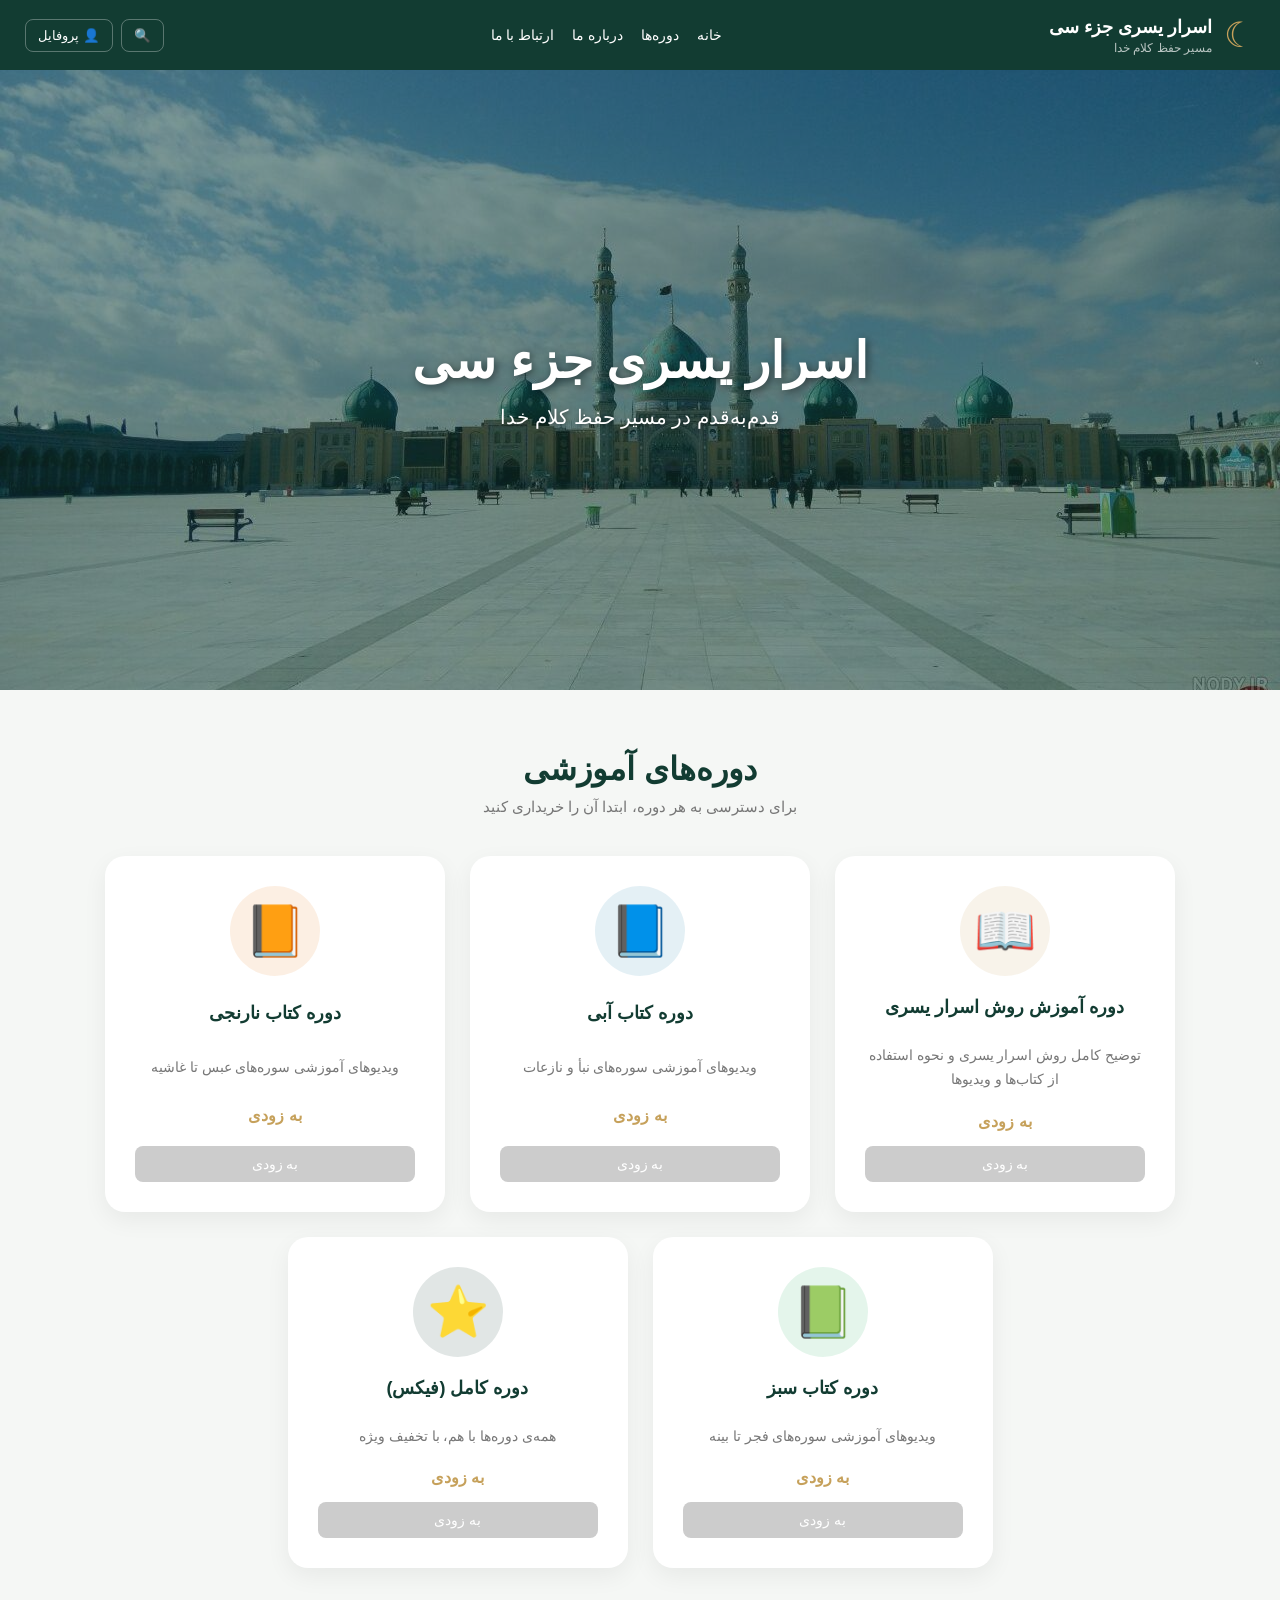
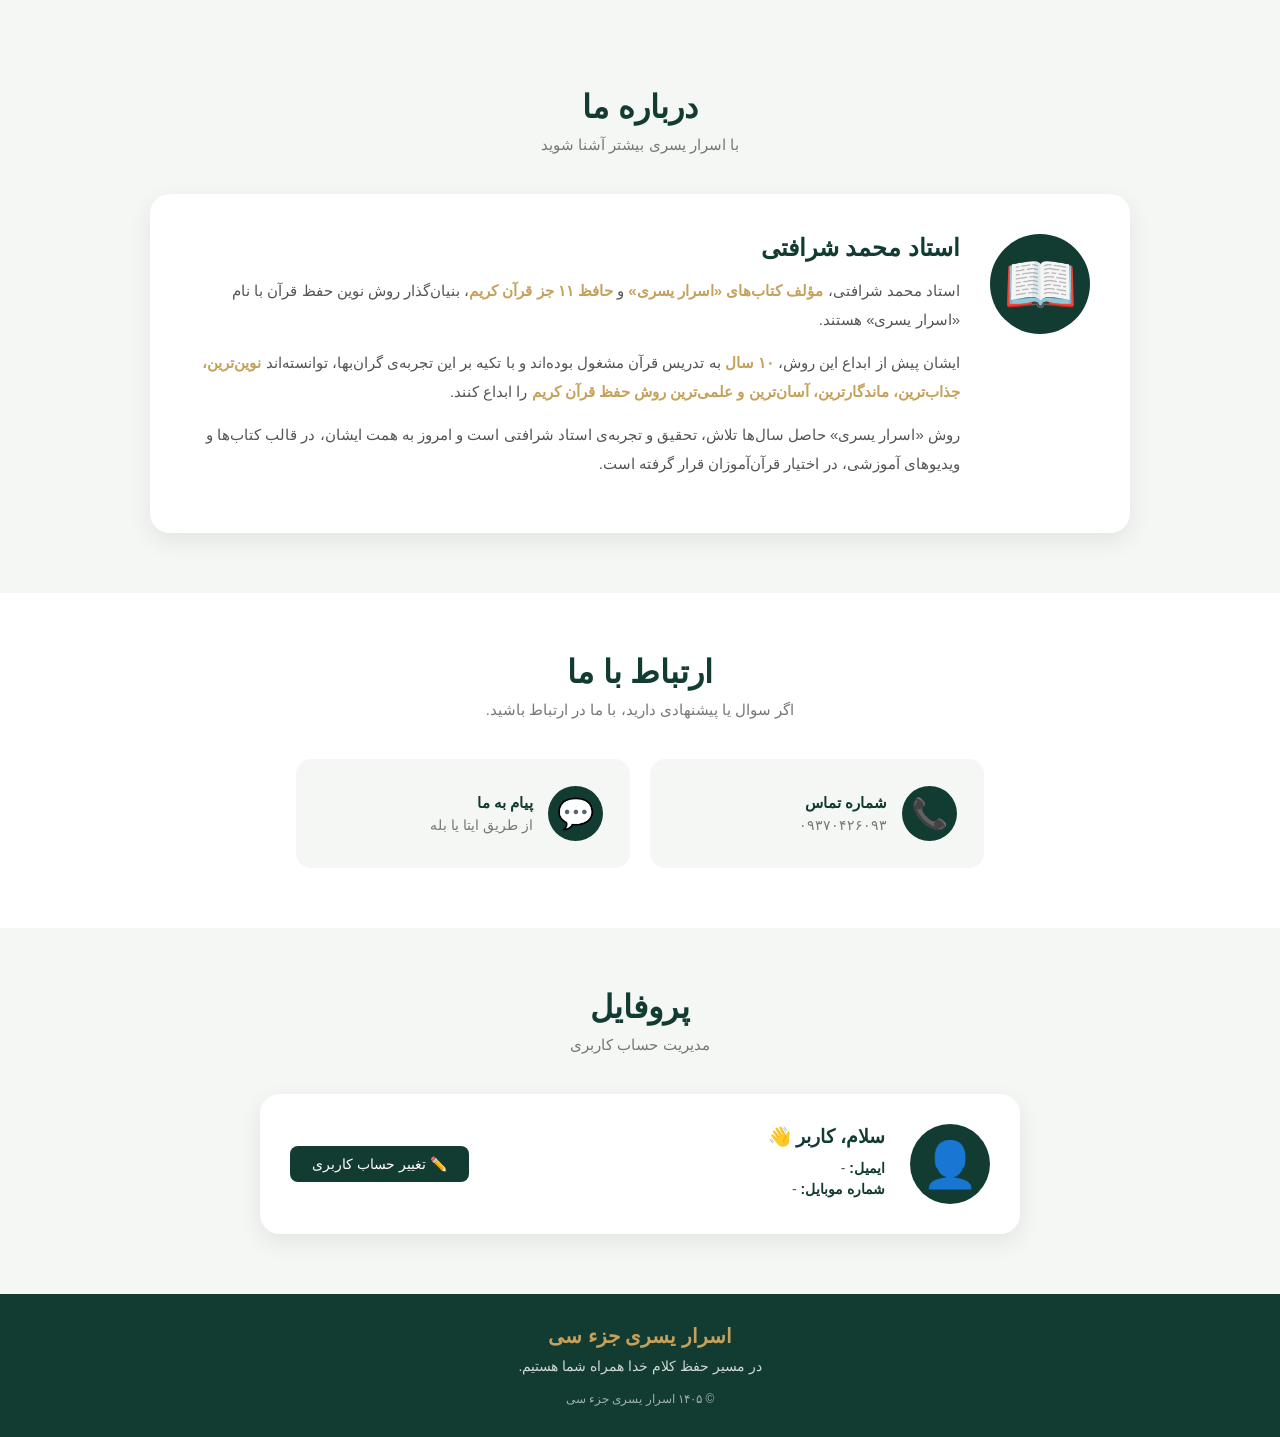
==== commit 087fd658: "Add files via upload" ====
--- a/home.html
+++ b/home.html
@@ -6,7 +6,7 @@
     <meta charset="UTF-8">
     <meta name="viewport" content="width=device-width, initial-scale=1.0">
 
-    <title>اسرا یسری جزء سی</title>
+    <title>اسرار یسری جزء سی</title>
 
     <link rel="stylesheet" href="style.css">
 </head>
@@ -22,7 +22,7 @@
         <div class="logo">
             <span>☾</span>
             <div>
-                <strong id="siteName">اسرا یسری جزء سی</strong>
+                <strong id="siteName">اسرار یسری جزء سی</strong>
                 <small>مسیر حفظ کلام خدا</small>
             </div>
         </div>
@@ -52,7 +52,7 @@
         <section class="hero">
             <div class="hero-overlay">
                 <div class="hero-content">
-                    <h1 id="siteNameHero">اسرا یسری جزء سی</h1>
+                    <h1 id="siteNameHero">اسرار یسری جزء سی</h1>
                     <p>قدم‌به‌قدم در مسیر حفظ کلام خدا</p>
                 </div>
             </div>
@@ -83,7 +83,7 @@
         <section class="about-section" id="about">
             <div class="section-title">
                 <h2>درباره ما</h2>
-                <p>با اسرا یسری بیشتر آشنا شوید</p>
+                <p>با اسرار یسری بیشتر آشنا شوید</p>
             </div>
 
             <div class="about-card">
@@ -94,9 +94,9 @@
                     <h3>استاد محمد شرافتی</h3>
 
                     <p>
-                        استاد محمد شرافتی، <strong>مؤلف کتاب‌های «اسرا یسری»</strong> و
+                        استاد محمد شرافتی، <strong>مؤلف کتاب‌های «اسرار یسری»</strong> و
                         <strong>حافظ ۱۱ جز قرآن کریم</strong>، بنیان‌گذار روش نوین حفظ قرآن
-                        با نام «اسرا یسری» هستند.
+                        با نام «اسرار یسری» هستند.
                     </p>
 
                     <p>
@@ -107,7 +107,7 @@
                     </p>
 
                     <p>
-                        روش «اسرا یسری» حاصل سال‌ها تلاش، تحقیق و تجربه‌ی استاد شرافتی
+                        روش «اسرار یسری» حاصل سال‌ها تلاش، تحقیق و تجربه‌ی استاد شرافتی
                         است و امروز به همت ایشان، در قالب کتاب‌ها و ویدیوهای آموزشی،
                         در اختیار قرآن‌آموزان قرار گرفته است.
                     </p>
@@ -211,9 +211,9 @@
     ========================== -->
 
     <footer class="site-footer">
-        <strong id="siteNameFooter">اسرا یسری جزء سی</strong>
+        <strong id="siteNameFooter">اسرار یسری جزء سی</strong>
         <p>در مسیر حفظ کلام خدا همراه شما هستیم.</p>
-        <small id="siteFooter">© ۱۴۰۵ اسرا یسری جزء سی</small>
+        <small id="siteFooter">© ۱۴۰۵ اسرار یسری جزء سی</small>
     </footer>
 
 
